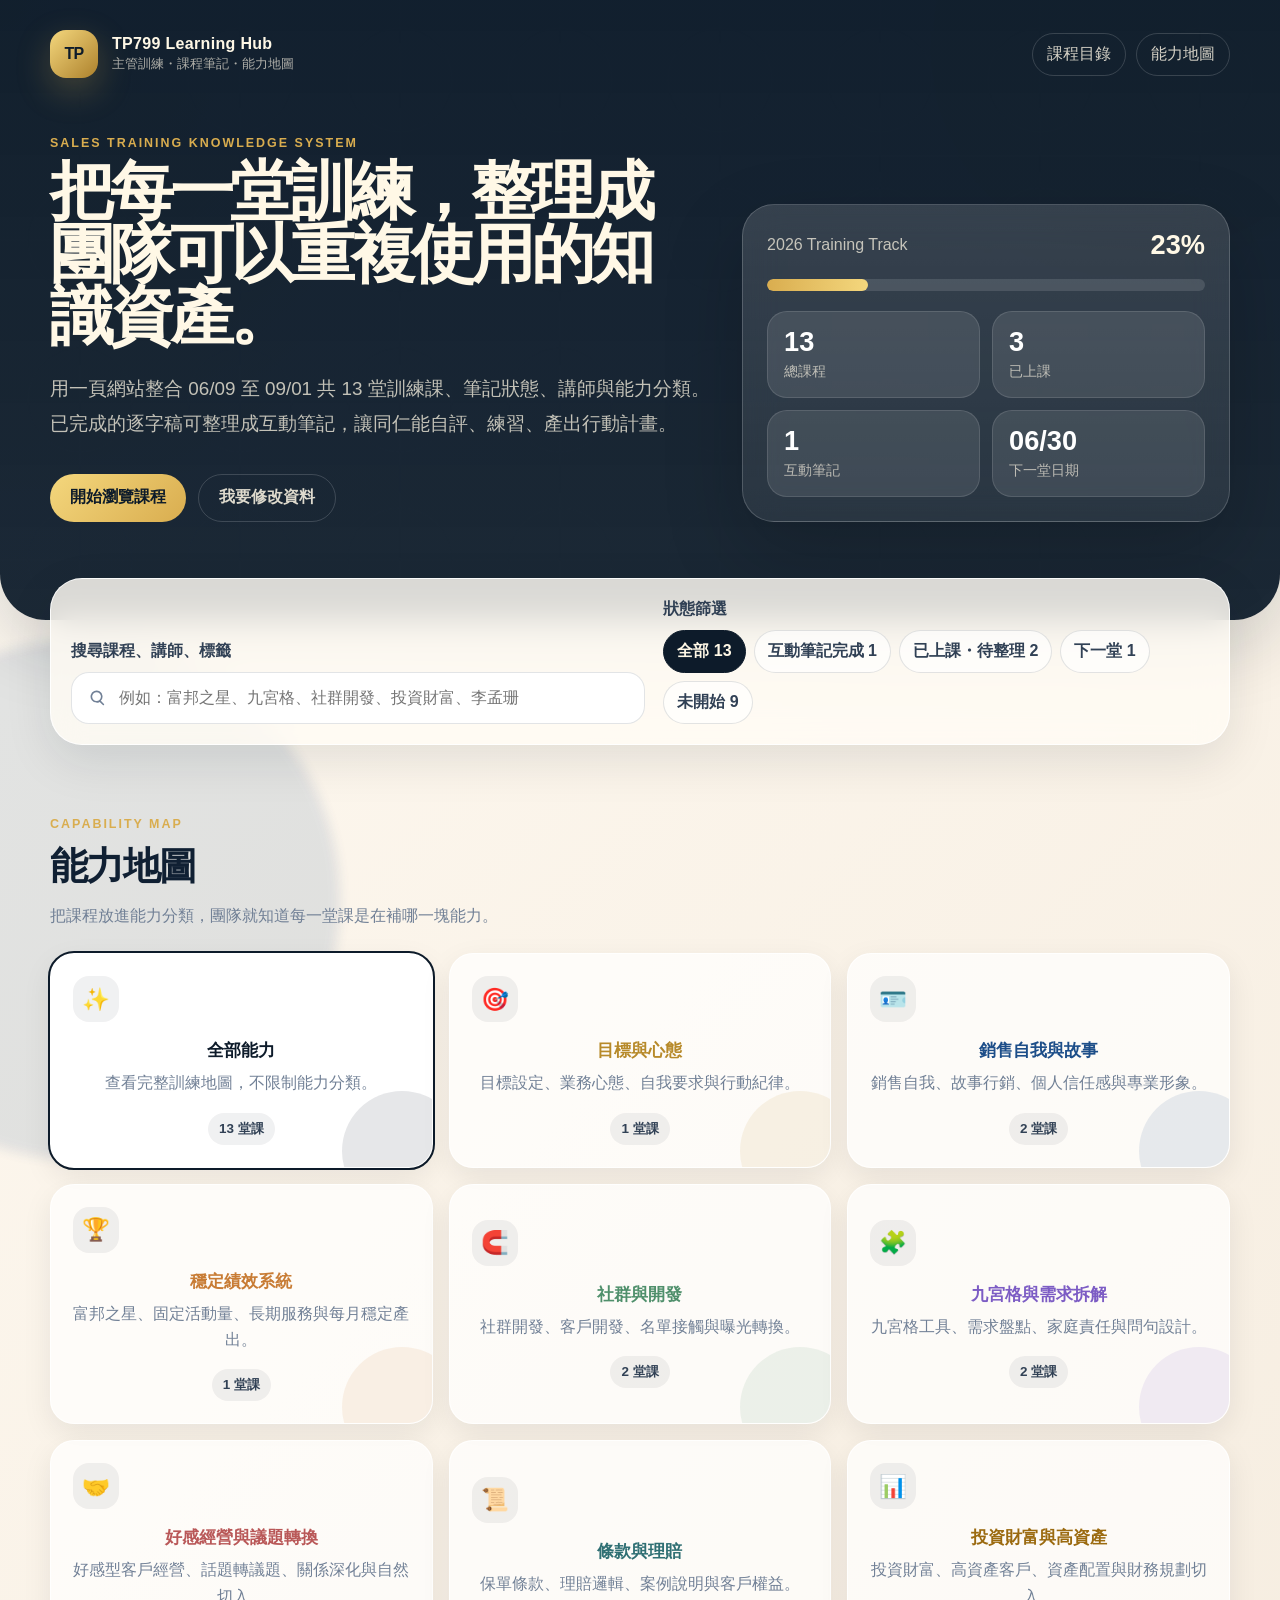
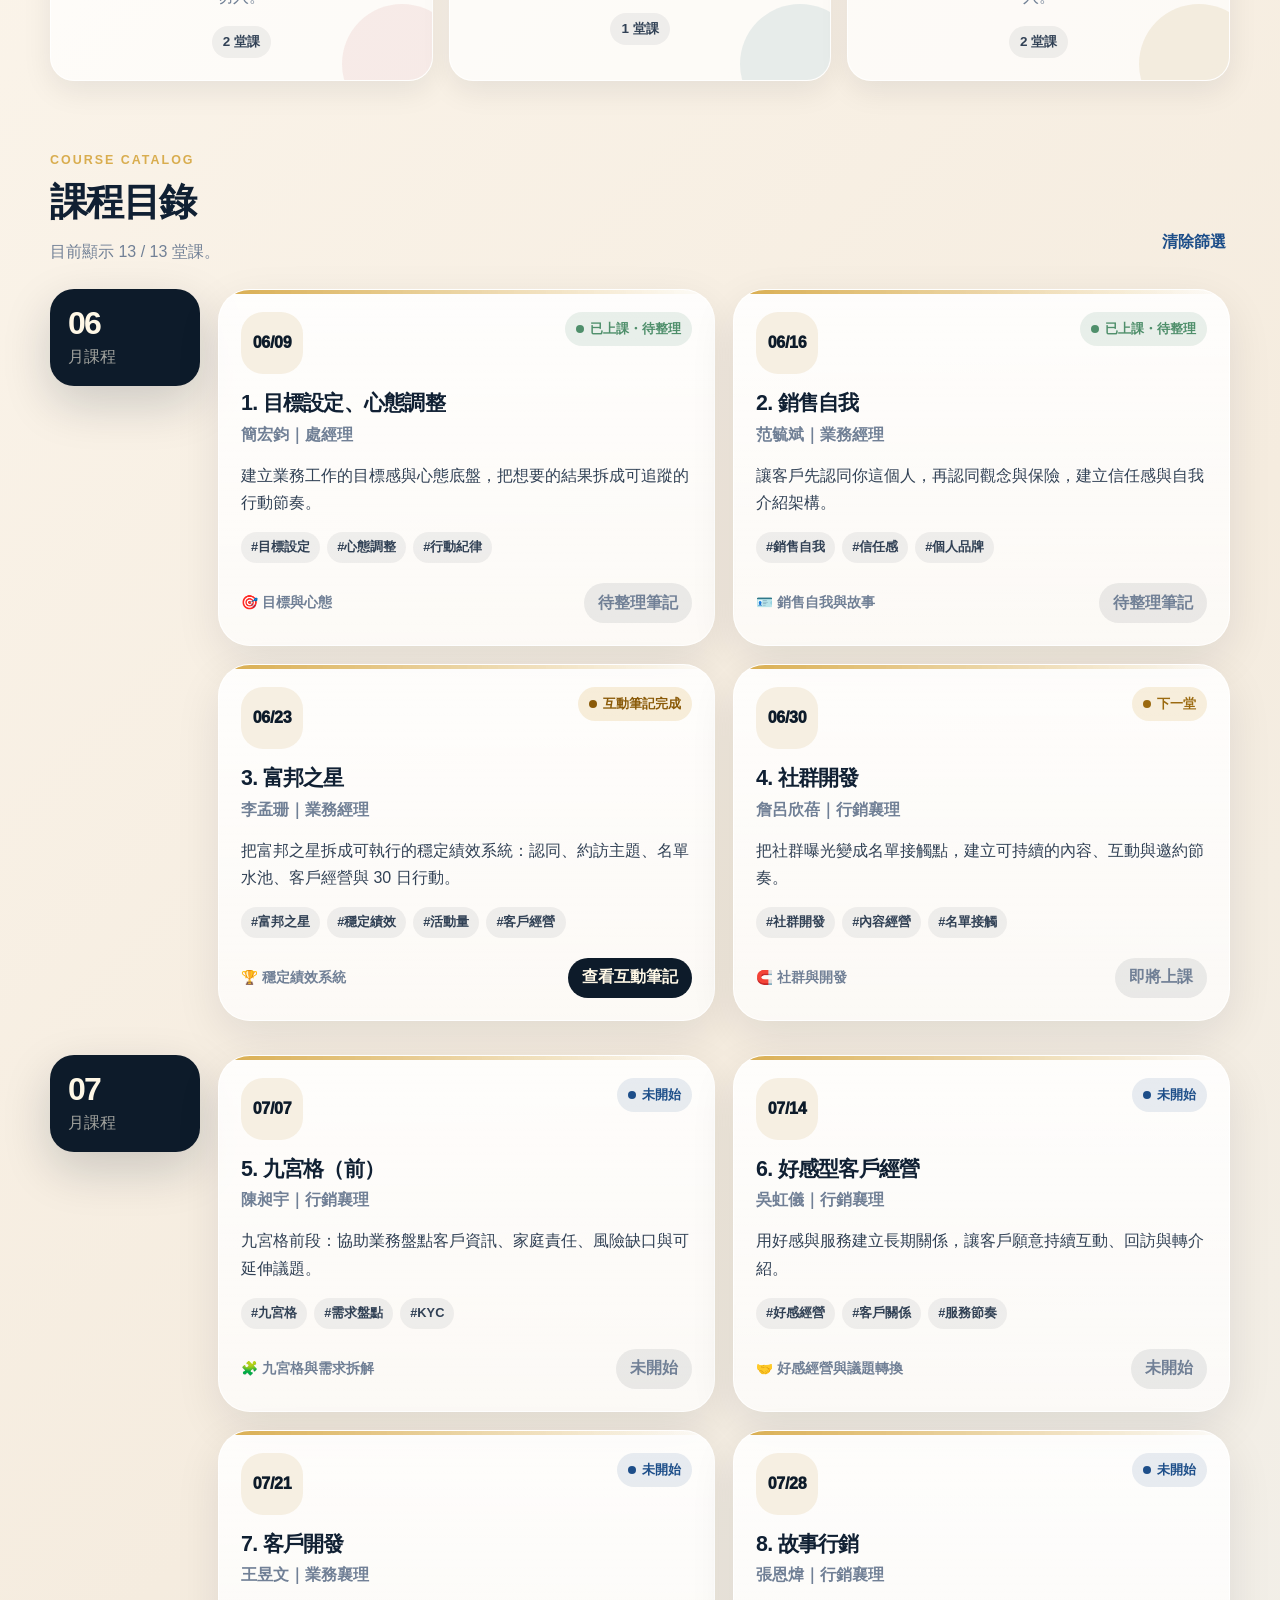
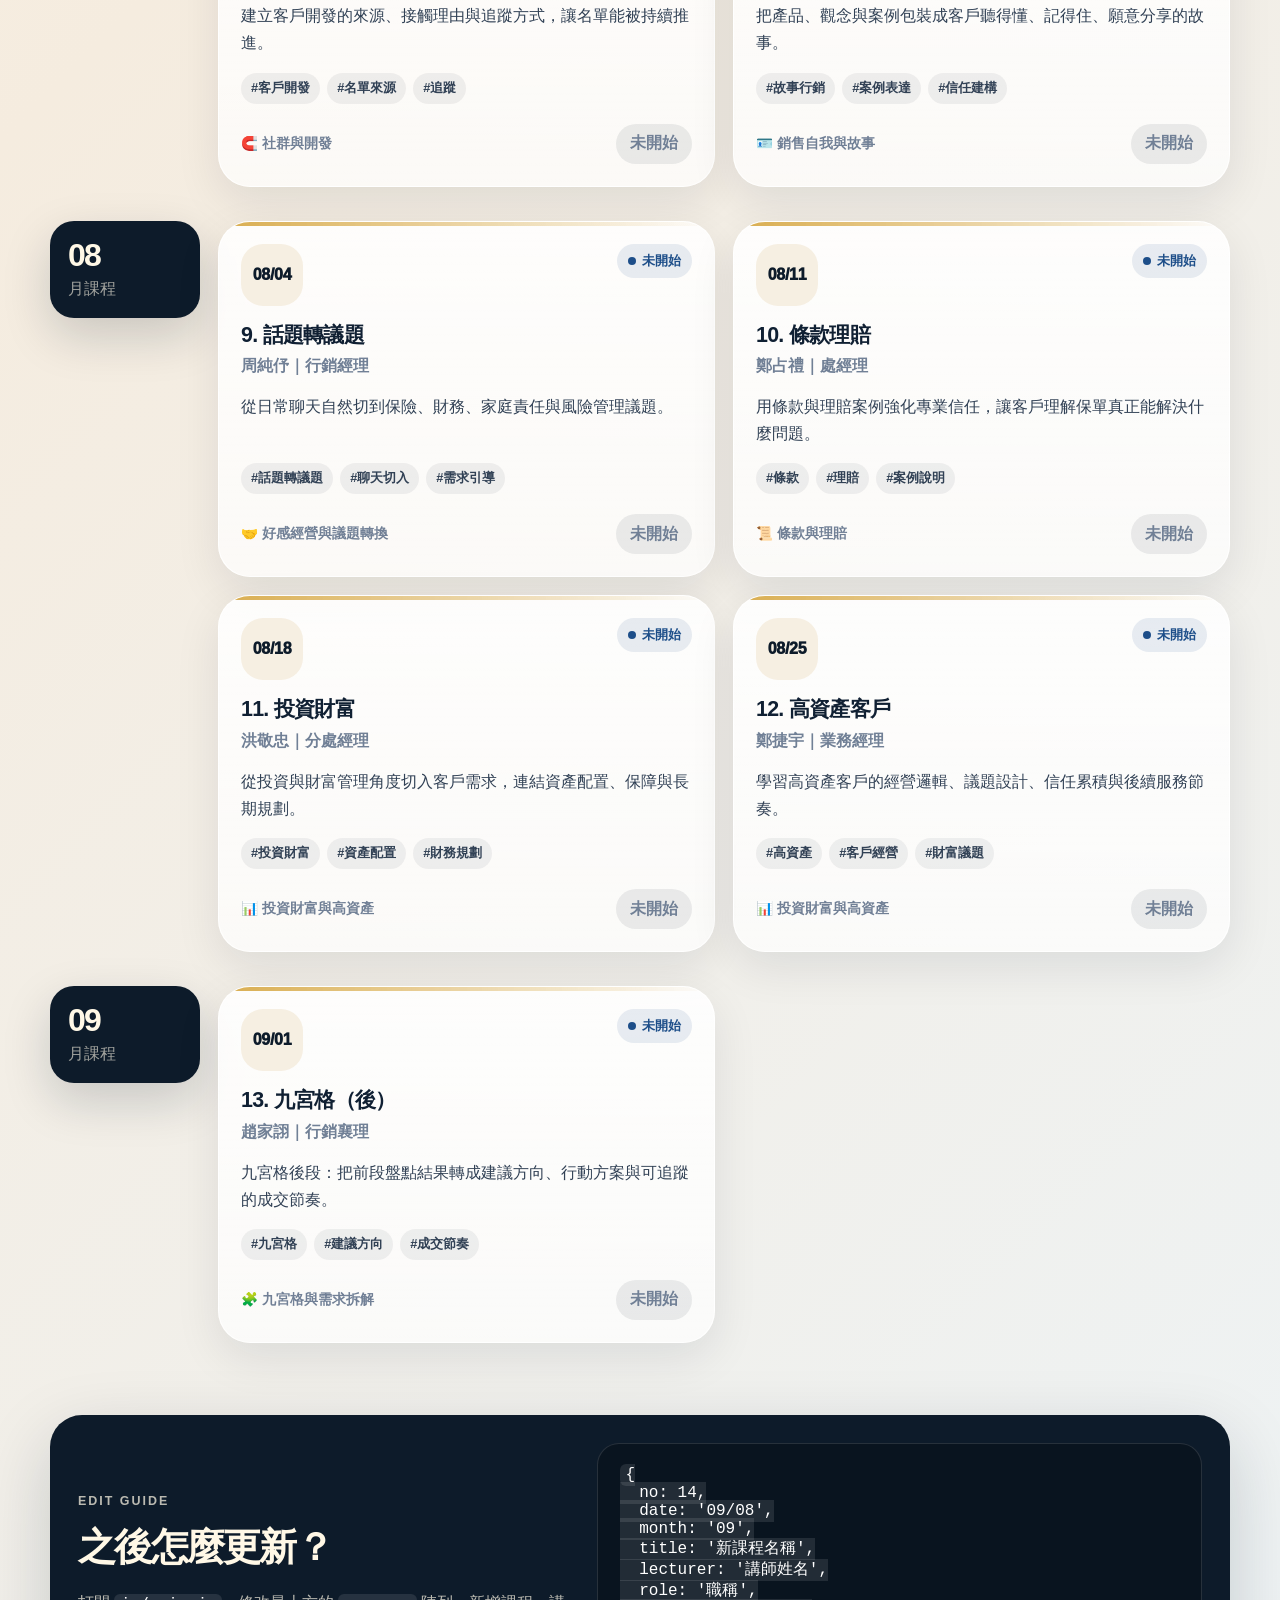
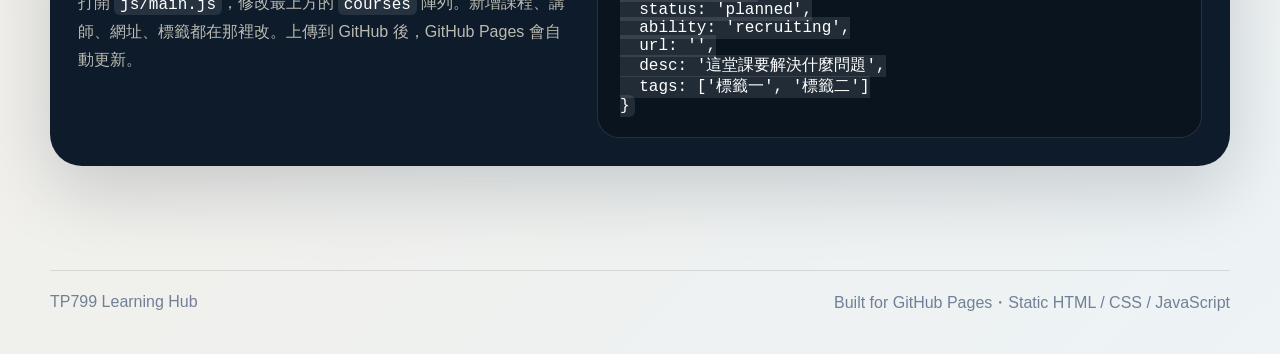
==== index.html @ 03469ae1 "Add files via upload" ====
<!doctype html>
<html lang="zh-Hant">
<head>
  <meta charset="utf-8" />
  <meta name="viewport" content="width=device-width, initial-scale=1" />
  <meta name="description" content="TP799 主管訓練知識庫：整合 06/09 至 09/01 共 13 堂課、互動筆記、能力地圖、講師資訊與學習狀態。" />
  <meta name="theme-color" content="#0d1b2a" />
  <title>TP799 Learning Hub｜訓練課程知識庫</title>
  <link rel="icon" href="assets/brand-mark.svg" type="image/svg+xml" />
  <link rel="stylesheet" href="css/style.css?v=20260623-full" />
</head>
<body>
  <div class="ambient ambient-one"></div>
  <div class="ambient ambient-two"></div>

  <header class="site-header">
    <nav class="topbar" aria-label="主選單">
      <a class="brand" href="#top" aria-label="回到首頁">
        <span class="brand-mark">TP</span>
        <span class="brand-text">
          <strong>TP799 Learning Hub</strong>
          <small>主管訓練・課程筆記・能力地圖</small>
        </span>
      </a>
      <div class="topbar-actions">
        <a class="ghost-link" href="#courses">課程目錄</a>
        <a class="ghost-link" href="#roadmap">能力地圖</a>
      </div>
    </nav>

    <section id="top" class="hero container">
      <div class="hero-copy">
        <p class="eyebrow">Sales Training Knowledge System</p>
        <h1>把每一堂訓練，整理成團隊可以重複使用的知識資產。</h1>
        <p class="hero-text">用一頁網站整合 06/09 至 09/01 共 13 堂訓練課、筆記狀態、講師與能力分類。已完成的逐字稿可整理成互動筆記，讓同仁能自評、練習、產出行動計畫。</p>
        <div class="hero-actions">
          <a class="primary-button" href="#courses">開始瀏覽課程</a>
          <a class="secondary-button" href="#edit-guide">我要修改資料</a>
        </div>
      </div>

      <aside class="hero-panel" aria-label="訓練進度總覽">
        <div class="panel-topline">
          <span>2026 Training Track</span>
          <strong id="progressPercent">0%</strong>
        </div>
        <div class="progress-shell" aria-hidden="true"><span id="progressBar"></span></div>
        <div class="metric-grid" id="metricGrid"></div>
      </aside>
    </section>
  </header>

  <main>
    <section class="container control-section" aria-label="搜尋與篩選">
      <div class="control-card">
        <div class="search-box">
          <label for="searchInput">搜尋課程、講師、標籤</label>
          <div class="search-input-wrap">
            <svg aria-hidden="true" viewBox="0 0 24 24"><path d="M10.7 18.2a7.5 7.5 0 1 1 5.3-2.2l4 4a1 1 0 0 1-1.4 1.4l-4-4a7.47 7.47 0 0 1-3.9 1.1Zm0-2a5.5 5.5 0 1 0 0-11 5.5 5.5 0 0 0 0 11Z"/></svg>
            <input id="searchInput" type="search" placeholder="例如：富邦之星、九宮格、社群開發、投資財富、李孟珊" autocomplete="off" />
          </div>
        </div>
        <div class="filter-block">
          <p>狀態篩選</p>
          <div class="chip-row" id="statusChips"></div>
        </div>
      </div>
    </section>

    <section id="roadmap" class="container section-block">
      <div class="section-heading">
        <p class="eyebrow">Capability Map</p>
        <h2>能力地圖</h2>
        <p>把課程放進能力分類，團隊就知道每一堂課是在補哪一塊能力。</p>
      </div>
      <div class="path-grid" id="pathGrid"></div>
    </section>

    <section id="courses" class="container section-block">
      <div class="section-heading split-heading">
        <div>
          <p class="eyebrow">Course Catalog</p>
          <h2>課程目錄</h2>
          <p id="resultSummary">正在整理課程...</p>
        </div>
        <button class="text-button" id="resetButton" type="button">清除篩選</button>
      </div>
      <div class="course-mount" id="courseMount"></div>
    </section>

    <section id="edit-guide" class="container section-block edit-guide">
      <div class="guide-card">
        <div>
          <p class="eyebrow">Edit Guide</p>
          <h2>之後怎麼更新？</h2>
          <p>打開 <code>js/main.js</code>，修改最上方的 <code>courses</code> 陣列。新增課程、講師、網址、標籤都在那裡改。上傳到 GitHub 後，GitHub Pages 會自動更新。</p>
        </div>
        <pre><code>{
  no: 14,
  date: '09/08',
  month: '09',
  title: '新課程名稱',
  lecturer: '講師姓名',
  role: '職稱',
  status: 'planned',
  ability: 'recruiting',
  url: '',
  desc: '這堂課要解決什麼問題',
  tags: ['標籤一', '標籤二']
}</code></pre>
      </div>
    </section>
  </main>

  <footer class="site-footer">
    <div class="container footer-inner">
      <p>TP799 Learning Hub</p>
      <p>Built for GitHub Pages・Static HTML / CSS / JavaScript</p>
    </div>
  </footer>

  <script src="js/main.js?v=20260623-full"></script>
</body>
</html>
---- css/style.css ----
:root {
  --ink: #102033;
  --ink-2: #314155;
  --muted: #718096;
  --paper: #fbf7ef;
  --paper-deep: #efe4d3;
  --navy: #0d1b2a;
  --navy-2: #152a42;
  --blue: #1d4e89;
  --gold: #d9ad4f;
  --gold-2: #f4d77d;
  --green: #4f8f6b;
  --orange: #c87c35;
  --red: #b95858;
  --line: rgba(16, 32, 51, 0.12);
  --line-light: rgba(255, 255, 255, 0.16);
  --shadow: 0 24px 70px rgba(13, 27, 42, 0.18);
  --shadow-soft: 0 16px 48px rgba(13, 27, 42, 0.10);
  --radius-xl: 32px;
  --radius-lg: 24px;
  --radius-md: 18px;
  --radius-sm: 999px;
  --font: ui-sans-serif, -apple-system, BlinkMacSystemFont, "Segoe UI", "Noto Sans TC", "Microsoft JhengHei", sans-serif;
}

* { box-sizing: border-box; }
html { scroll-behavior: smooth; }
body {
  margin: 0;
  color: var(--ink);
  font-family: var(--font);
  background:
    radial-gradient(circle at top left, rgba(244, 215, 125, 0.26), transparent 32rem),
    linear-gradient(135deg, #fffaf2 0%, #f5ecdf 52%, #edf3f6 100%);
  min-height: 100vh;
  overflow-x: hidden;
}

a { color: inherit; text-decoration: none; }
button, input { font: inherit; }
button { cursor: pointer; }
svg { width: 1.2em; height: 1.2em; fill: currentColor; }
code { font-family: ui-monospace, SFMono-Regular, Menlo, Consolas, monospace; }
.container { width: min(1180px, calc(100% - 40px)); margin-inline: auto; }
.ambient { position: fixed; border-radius: 999px; pointer-events: none; filter: blur(6px); opacity: .72; z-index: -2; }
.ambient-one { width: 440px; height: 440px; top: -180px; right: -90px; background: rgba(217, 173, 79, .28); }
.ambient-two { width: 520px; height: 520px; bottom: -260px; left: -180px; background: rgba(29, 78, 137, .16); }

.site-header {
  position: relative;
  padding: 18px 0 42px;
  background:
    linear-gradient(180deg, rgba(13, 27, 42, 0.98), rgba(13, 27, 42, 0.94)),
    url("data:image/svg+xml,%3Csvg width='160' height='160' viewBox='0 0 160 160' xmlns='http://www.w3.org/2000/svg'%3E%3Cg fill='none' stroke='%23ffffff' stroke-opacity='.07'%3E%3Cpath d='M0 80h160M80 0v160'/%3E%3Ccircle cx='80' cy='80' r='52'/%3E%3C/g%3E%3C/svg%3E");
  color: #fff8e6;
  border-bottom-left-radius: 46px;
  border-bottom-right-radius: 46px;
  box-shadow: var(--shadow);
}

.topbar {
  width: min(1180px, calc(100% - 40px));
  margin: 0 auto;
  display: flex;
  align-items: center;
  justify-content: space-between;
  gap: 20px;
  padding: 12px 0 24px;
}
.brand { display: inline-flex; align-items: center; gap: 14px; }
.brand-mark {
  display: grid;
  place-items: center;
  width: 48px;
  height: 48px;
  border-radius: 16px;
  background: linear-gradient(135deg, var(--gold-2), #ad812c);
  color: var(--navy);
  font-weight: 900;
  letter-spacing: -0.04em;
  box-shadow: 0 12px 34px rgba(217, 173, 79, .26);
}
.brand-text { display: grid; gap: 2px; }
.brand-text strong { font-size: 1rem; letter-spacing: .02em; }
.brand-text small { color: rgba(255, 248, 230, .66); }
.topbar-actions { display: flex; gap: 10px; flex-wrap: wrap; justify-content: flex-end; }
.ghost-link {
  padding: 10px 14px;
  border: 1px solid var(--line-light);
  border-radius: var(--radius-sm);
  color: rgba(255, 248, 230, .82);
  transition: .2s ease;
}
.ghost-link:hover { background: rgba(255,255,255,.08); color: #fff; }

.hero {
  display: grid;
  grid-template-columns: minmax(0, 1.15fr) minmax(320px, .85fr);
  gap: 32px;
  align-items: end;
  padding: 34px 0 56px;
}
.eyebrow {
  color: var(--gold);
  margin: 0 0 10px;
  text-transform: uppercase;
  letter-spacing: .16em;
  font-size: .78rem;
  font-weight: 800;
}
.hero h1 {
  margin: 0;
  font-size: clamp(2.4rem, 5vw, 5rem);
  line-height: .98;
  letter-spacing: -0.06em;
  max-width: 870px;
}
.hero-text {
  color: rgba(255, 248, 230, .74);
  font-size: clamp(1rem, 2vw, 1.18rem);
  line-height: 1.85;
  max-width: 720px;
  margin: 24px 0 0;
}
.hero-actions { display: flex; gap: 12px; flex-wrap: wrap; margin-top: 32px; }
.primary-button, .secondary-button {
  display: inline-flex;
  align-items: center;
  justify-content: center;
  min-height: 48px;
  padding: 0 20px;
  border-radius: var(--radius-sm);
  font-weight: 800;
  transition: .2s ease;
}
.primary-button { background: linear-gradient(135deg, var(--gold-2), var(--gold)); color: var(--navy); }
.primary-button:hover { transform: translateY(-2px); box-shadow: 0 18px 34px rgba(217, 173, 79, .22); }
.secondary-button { border: 1px solid var(--line-light); color: rgba(255, 248, 230, .86); }
.secondary-button:hover { background: rgba(255,255,255,.08); color: #fff; }

.hero-panel {
  padding: 24px;
  border-radius: var(--radius-xl);
  background: linear-gradient(180deg, rgba(255,255,255,.14), rgba(255,255,255,.07));
  border: 1px solid rgba(255,255,255,.18);
  box-shadow: 0 30px 80px rgba(0,0,0,.18);
  backdrop-filter: blur(18px);
}
.panel-topline { display: flex; align-items: center; justify-content: space-between; gap: 16px; color: rgba(255,248,230,.72); }
.panel-topline strong { color: #fff8e6; font-size: 1.7rem; }
.progress-shell { height: 12px; background: rgba(255,255,255,.12); border-radius: 999px; overflow: hidden; margin: 18px 0 20px; }
.progress-shell span { display: block; height: 100%; width: 0%; border-radius: inherit; background: linear-gradient(90deg, var(--gold), var(--gold-2)); transition: width .5s ease; }
.metric-grid { display: grid; grid-template-columns: repeat(2, minmax(0,1fr)); gap: 12px; }
.metric {
  padding: 16px;
  border-radius: 20px;
  background: rgba(255,255,255,.10);
  border: 1px solid rgba(255,255,255,.12);
}
.metric b { display: block; color: #fff; font-size: 1.7rem; line-height: 1; }
.metric span { display: block; color: rgba(255,248,230,.66); margin-top: 8px; font-size: .86rem; }

.control-section { margin-top: -42px; position: sticky; top: 14px; z-index: 10; }
.control-card {
  display: grid;
  grid-template-columns: minmax(280px, 1fr) minmax(280px, .95fr);
  gap: 18px;
  align-items: end;
  padding: 20px;
  border-radius: var(--radius-xl);
  background: rgba(255, 252, 245, .84);
  border: 1px solid rgba(255,255,255,.86);
  box-shadow: var(--shadow-soft);
  backdrop-filter: blur(16px);
}
.search-box label, .filter-block p {
  display: block;
  margin: 0 0 10px;
  color: var(--ink-2);
  font-weight: 800;
}
.search-input-wrap {
  display: flex;
  align-items: center;
  gap: 10px;
  height: 52px;
  padding: 0 16px;
  border: 1px solid var(--line);
  border-radius: 18px;
  background: #fff;
}
.search-input-wrap svg { color: var(--muted); flex: 0 0 auto; }
.search-input-wrap input {
  border: 0;
  outline: 0;
  width: 100%;
  min-width: 0;
  color: var(--ink);
  background: transparent;
}
.chip-row { display: flex; gap: 8px; flex-wrap: wrap; }
.chip {
  border: 1px solid var(--line);
  background: rgba(255,255,255,.64);
  color: var(--ink-2);
  border-radius: var(--radius-sm);
  padding: 10px 13px;
  font-weight: 800;
  transition: .18s ease;
}
.chip:hover { transform: translateY(-1px); background: #fff; }
.chip.is-active { background: var(--navy); color: #fff8e6; border-color: var(--navy); }

.section-block { padding: 72px 0 0; }
.section-heading { margin-bottom: 24px; }
.section-heading h2 { margin: 0; font-size: clamp(1.8rem, 3vw, 3rem); letter-spacing: -0.045em; }
.section-heading p:not(.eyebrow) { color: var(--muted); margin: 10px 0 0; line-height: 1.7; }
.split-heading { display: flex; align-items: end; justify-content: space-between; gap: 20px; }
.text-button { border: 0; background: transparent; color: var(--blue); font-weight: 900; padding: 12px 4px; }

.path-grid {
  display: grid;
  grid-template-columns: repeat(3, minmax(0, 1fr));
  gap: 16px;
}
.path-card {
  position: relative;
  padding: 22px;
  border-radius: var(--radius-lg);
  background: rgba(255,255,255,.70);
  border: 1px solid rgba(255,255,255,.82);
  box-shadow: 0 10px 30px rgba(13, 27, 42, .08);
  transition: .2s ease;
  overflow: hidden;
}
.path-card::after {
  content: "";
  position: absolute;
  inset: auto -30px -44px auto;
  width: 120px;
  height: 120px;
  border-radius: 999px;
  background: currentColor;
  opacity: .10;
}
.path-card:hover { transform: translateY(-3px); box-shadow: var(--shadow-soft); }
.path-card.is-active { outline: 2px solid var(--navy); background: #fff; }
.path-icon {
  display: grid;
  place-items: center;
  width: 46px;
  height: 46px;
  border-radius: 16px;
  background: rgba(13,27,42,.06);
  font-size: 1.4rem;
  margin-bottom: 16px;
}
.path-card h3 { margin: 0; font-size: 1.08rem; }
.path-card p { color: var(--muted); line-height: 1.65; margin: 8px 0 16px; }
.path-meta { display: inline-flex; padding: 7px 11px; border-radius: 999px; background: rgba(13,27,42,.06); color: var(--ink-2); font-size: .84rem; font-weight: 900; }

.course-mount { display: grid; gap: 34px; }
.month-section {
  display: grid;
  grid-template-columns: 150px minmax(0, 1fr);
  gap: 18px;
}
.month-label {
  position: sticky;
  top: 150px;
  align-self: start;
  padding: 18px;
  border-radius: var(--radius-lg);
  background: var(--navy);
  color: #fff8e6;
  box-shadow: 0 18px 48px rgba(13, 27, 42, .18);
}
.month-label strong { display: block; font-size: 2rem; line-height: 1; letter-spacing: -.06em; }
.month-label span { display: block; color: rgba(255,248,230,.62); margin-top: 8px; }
.course-grid { display: grid; grid-template-columns: repeat(2, minmax(0, 1fr)); gap: 18px; }
.course-card {
  position: relative;
  min-height: 100%;
  border-radius: var(--radius-xl);
  padding: 22px;
  background:
    linear-gradient(180deg, rgba(255,255,255,.88), rgba(255,255,255,.70));
  border: 1px solid rgba(255,255,255,.88);
  box-shadow: 0 15px 46px rgba(13, 27, 42, .09);
  display: flex;
  flex-direction: column;
  gap: 16px;
  transition: .2s ease;
  overflow: hidden;
}
.course-card::before {
  content: "";
  position: absolute;
  inset: 0 0 auto 0;
  height: 4px;
  background: linear-gradient(90deg, var(--gold), transparent);
}
.course-card:hover { transform: translateY(-3px); box-shadow: var(--shadow-soft); }
.course-topline { display: flex; align-items: flex-start; justify-content: space-between; gap: 14px; }
.date-pill {
  display: inline-grid;
  place-items: center;
  min-width: 62px;
  height: 62px;
  padding: 0 10px;
  border-radius: 22px;
  background: #f6efe2;
  color: var(--navy);
  font-weight: 950;
  letter-spacing: -.02em;
}
.status-badge {
  display: inline-flex;
  align-items: center;
  gap: 6px;
  border-radius: 999px;
  padding: 8px 11px;
  font-size: .82rem;
  font-weight: 950;
  white-space: nowrap;
}
.status-badge::before { content: ""; width: 8px; height: 8px; border-radius: 50%; background: currentColor; }
.status-ready { background: rgba(217, 173, 79, .20); color: #8a5a08; }
.status-done { background: rgba(79, 143, 107, .12); color: var(--green); }
.status-next { background: rgba(217, 173, 79, .18); color: #9b6a10; }
.status-planned { background: rgba(29, 78, 137, .10); color: var(--blue); }
.course-title { margin: 0; font-size: 1.34rem; line-height: 1.28; letter-spacing: -.035em; }
.course-speaker { margin: 7px 0 0; color: var(--muted); font-weight: 700; }
.course-desc { color: var(--ink-2); line-height: 1.7; margin: 0; }
.tag-row { display: flex; gap: 7px; flex-wrap: wrap; margin-top: auto; }
.tag { display: inline-flex; border-radius: 999px; background: rgba(13, 27, 42, .06); color: var(--ink-2); padding: 7px 10px; font-size: .8rem; font-weight: 850; }
.course-footer { display: flex; align-items: center; justify-content: space-between; gap: 12px; padding-top: 4px; }
.ability-label { color: var(--muted); font-size: .86rem; font-weight: 850; }
.course-link {
  display: inline-flex;
  align-items: center;
  justify-content: center;
  min-height: 40px;
  padding: 0 14px;
  border-radius: 999px;
  background: var(--navy);
  color: #fff8e6;
  font-weight: 900;
  white-space: nowrap;
}
.course-link.is-disabled { background: rgba(13,27,42,.08); color: var(--muted); pointer-events: none; }
.empty-state {
  padding: 46px;
  text-align: center;
  border-radius: var(--radius-xl);
  background: rgba(255,255,255,.72);
  border: 1px solid rgba(255,255,255,.84);
  color: var(--muted);
}
.empty-state strong { display: block; color: var(--ink); font-size: 1.4rem; margin-bottom: 8px; }

.edit-guide { padding-bottom: 78px; }
.guide-card {
  display: grid;
  grid-template-columns: minmax(0, .9fr) minmax(320px, 1.1fr);
  gap: 24px;
  align-items: center;
  padding: 28px;
  border-radius: var(--radius-xl);
  background: var(--navy);
  color: #fff8e6;
  box-shadow: var(--shadow);
}
.guide-card h2 { margin: 0; font-size: clamp(1.7rem, 3vw, 2.6rem); letter-spacing: -.045em; }
.guide-card p { color: rgba(255,248,230,.72); line-height: 1.75; }
.guide-card code { color: #fff; background: rgba(255,255,255,.10); border-radius: 6px; padding: .12em .35em; }
.guide-card pre {
  margin: 0;
  white-space: pre-wrap;
  overflow: auto;
  padding: 22px;
  border-radius: 22px;
  background: rgba(0,0,0,.24);
  border: 1px solid rgba(255,255,255,.12);
  color: rgba(255,248,230,.86);
}

.site-footer { padding: 26px 0 40px; color: var(--muted); }
.footer-inner { display: flex; justify-content: space-between; gap: 20px; flex-wrap: wrap; border-top: 1px solid var(--line); padding-top: 22px; }
.footer-inner p { margin: 0; }

@media (max-width: 960px) {
  .hero { grid-template-columns: 1fr; }
  .control-section { position: static; margin-top: -36px; }
  .control-card { grid-template-columns: 1fr; }
  .path-grid { grid-template-columns: repeat(2, minmax(0, 1fr)); }
  .month-section { grid-template-columns: 1fr; }
  .month-label { position: static; display: flex; align-items: center; justify-content: space-between; }
  .course-grid { grid-template-columns: 1fr; }
  .guide-card { grid-template-columns: 1fr; }
}

@media (max-width: 640px) {
  .container, .topbar { width: min(100% - 24px, 1180px); }
  .site-header { border-bottom-left-radius: 30px; border-bottom-right-radius: 30px; }
  .topbar { align-items: flex-start; }
  .brand-text small { display: none; }
  .topbar-actions { display: none; }
  .hero { padding-top: 20px; }
  .hero h1 { font-size: 2.5rem; }
  .hero-actions a { width: 100%; }
  .metric-grid, .path-grid { grid-template-columns: 1fr; }
  .control-card, .hero-panel, .course-card, .guide-card { border-radius: 24px; }
  .split-heading { align-items: flex-start; flex-direction: column; }
  .course-topline { align-items: flex-start; }
  .course-footer { align-items: stretch; flex-direction: column; }
  .course-link { width: 100%; }
}
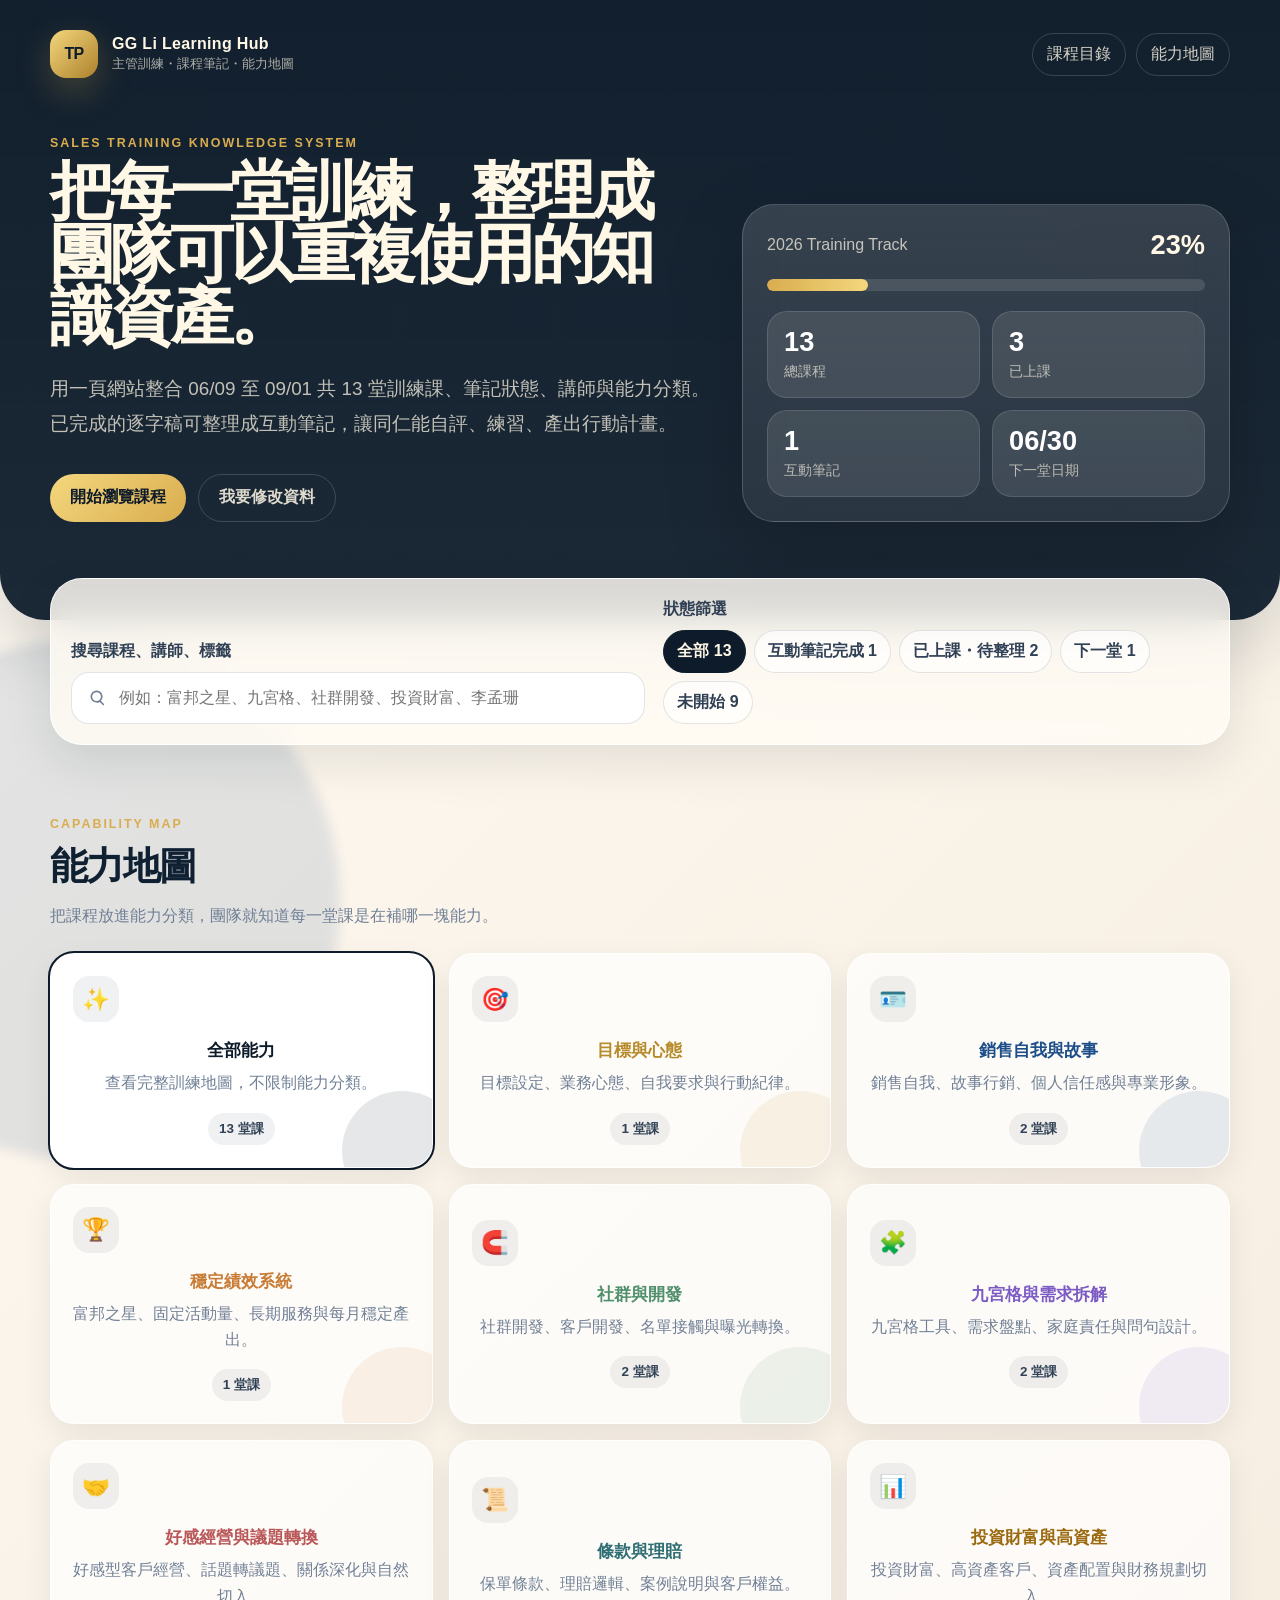
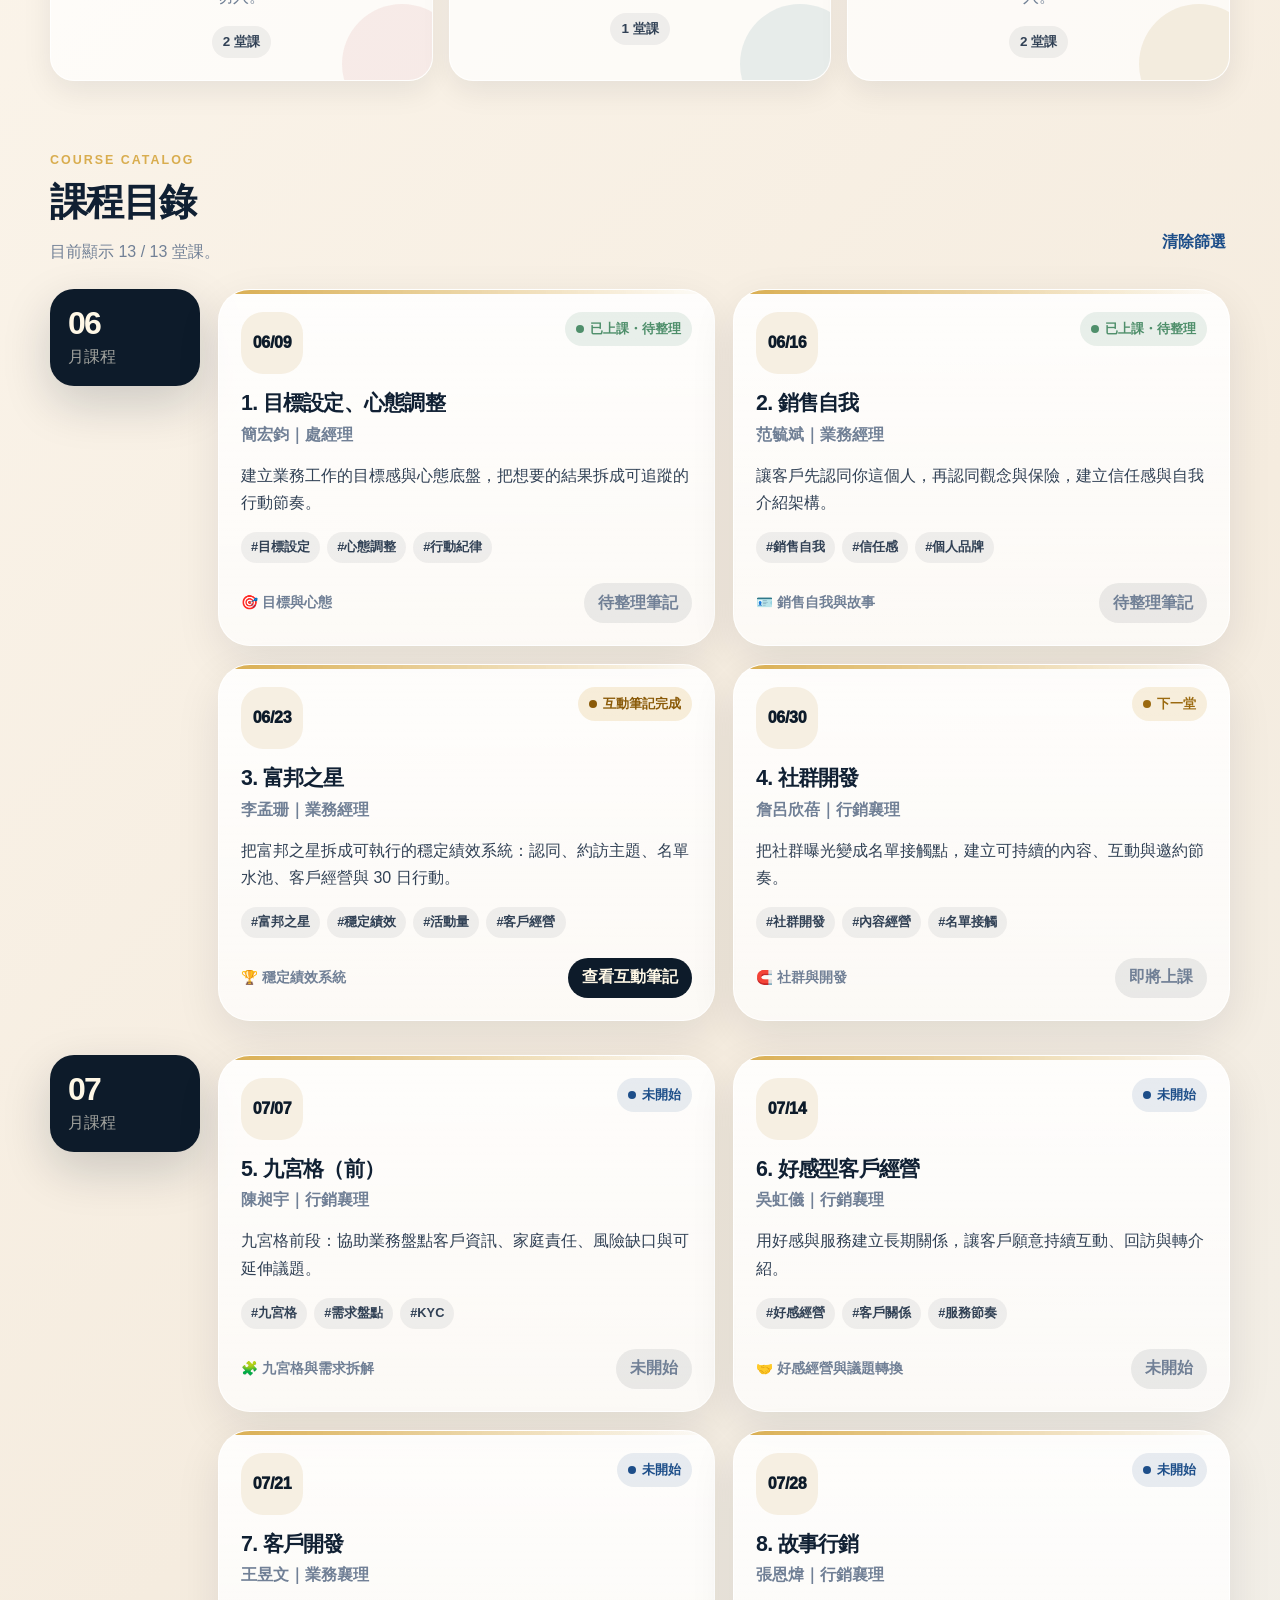
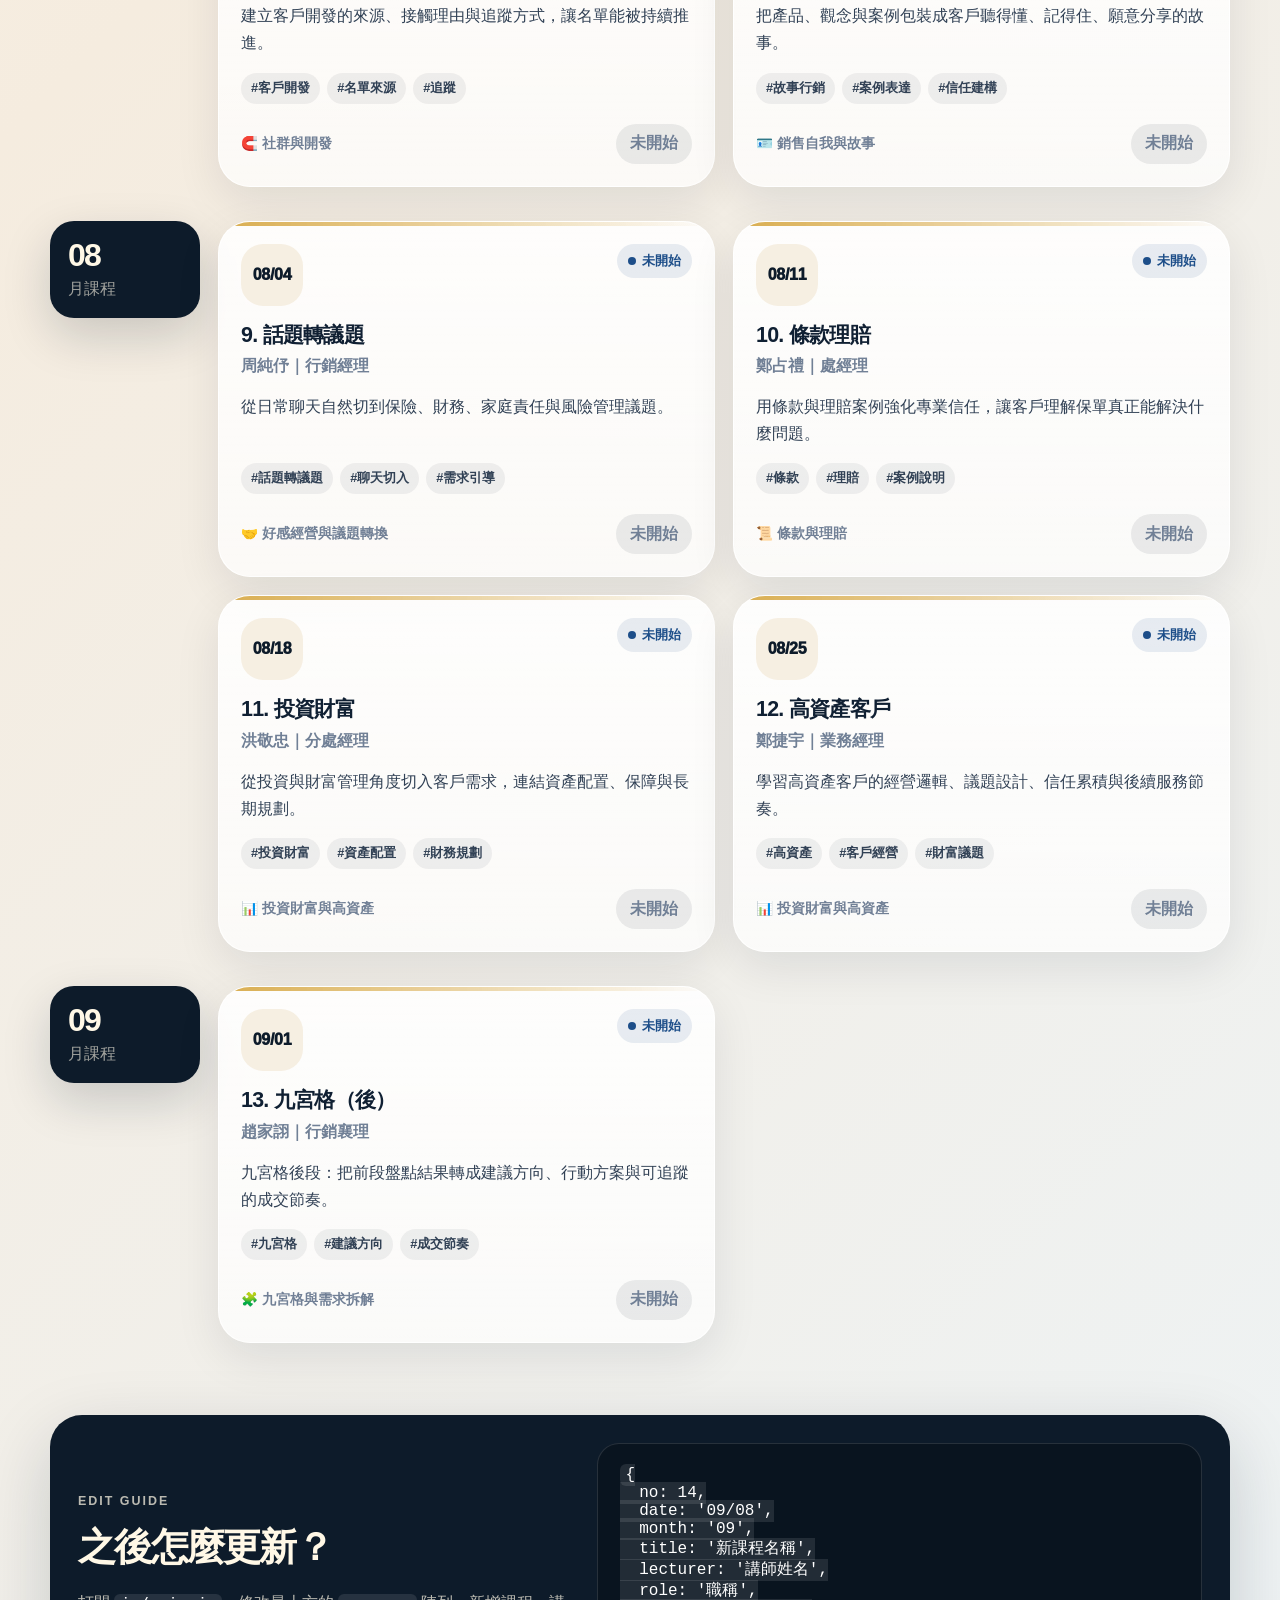
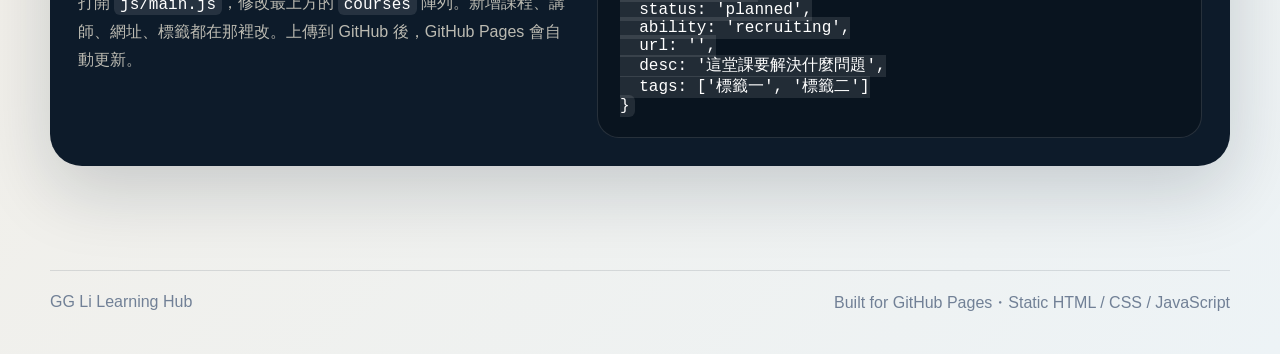
==== commit 2b99dd33: "Update index.html" ====
--- a/index.html
+++ b/index.html
@@ -3,9 +3,9 @@
 <head>
   <meta charset="utf-8" />
   <meta name="viewport" content="width=device-width, initial-scale=1" />
-  <meta name="description" content="TP799 主管訓練知識庫：整合 06/09 至 09/01 共 13 堂課、互動筆記、能力地圖、講師資訊與學習狀態。" />
+  <meta name="description" content=" GG Li 主管訓練知識庫：整合 06/09 至 09/01 共 13 堂課、互動筆記、能力地圖、講師資訊與學習狀態。" />
   <meta name="theme-color" content="#0d1b2a" />
-  <title>TP799 Learning Hub｜訓練課程知識庫</title>
+  <title> GG Li Learning Hub｜訓練課程知識庫</title>
   <link rel="icon" href="assets/brand-mark.svg" type="image/svg+xml" />
   <link rel="stylesheet" href="css/style.css?v=20260623-full" />
 </head>
@@ -18,7 +18,7 @@
       <a class="brand" href="#top" aria-label="回到首頁">
         <span class="brand-mark">TP</span>
         <span class="brand-text">
-          <strong>TP799 Learning Hub</strong>
+          <strong> GG Li Learning Hub</strong>
           <small>主管訓練・課程筆記・能力地圖</small>
         </span>
       </a>
@@ -114,7 +114,7 @@
 
   <footer class="site-footer">
     <div class="container footer-inner">
-      <p>TP799 Learning Hub</p>
+      <p> GG Li Learning Hub</p>
       <p>Built for GitHub Pages・Static HTML / CSS / JavaScript</p>
     </div>
   </footer>
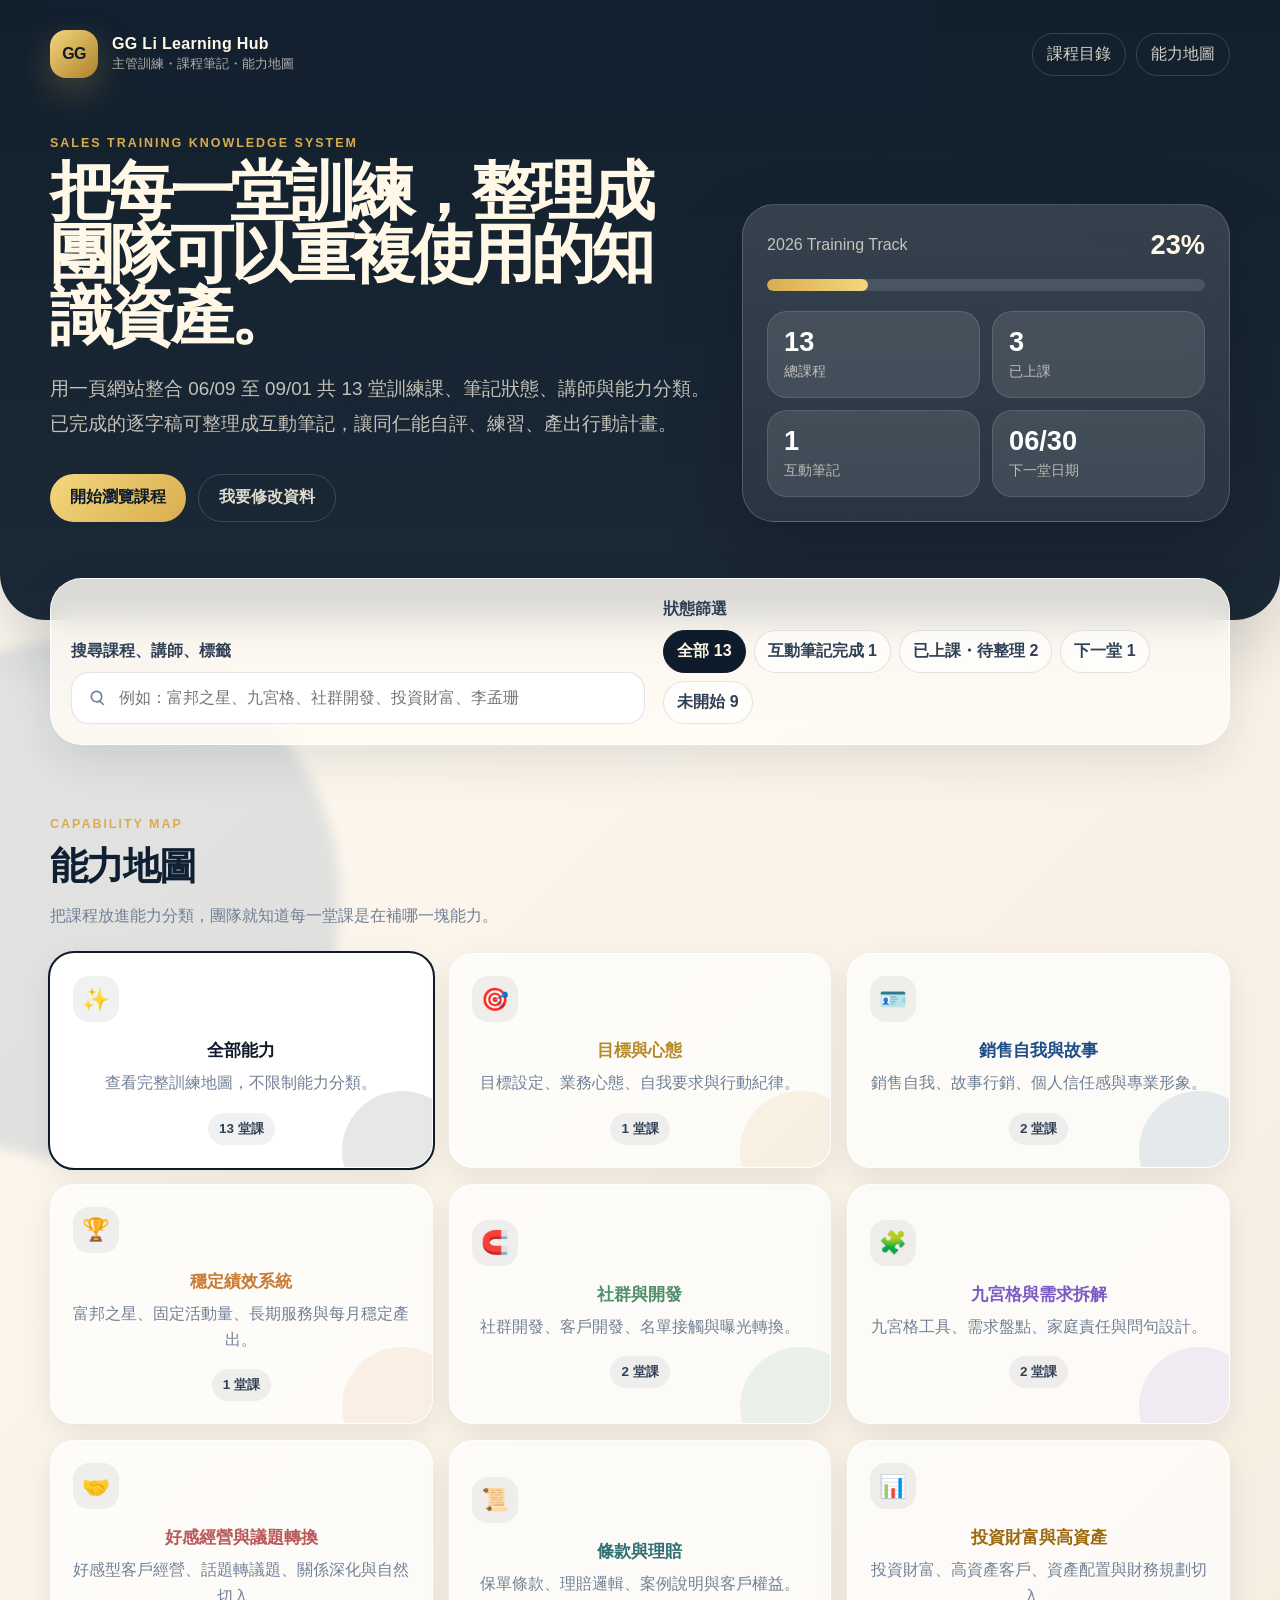
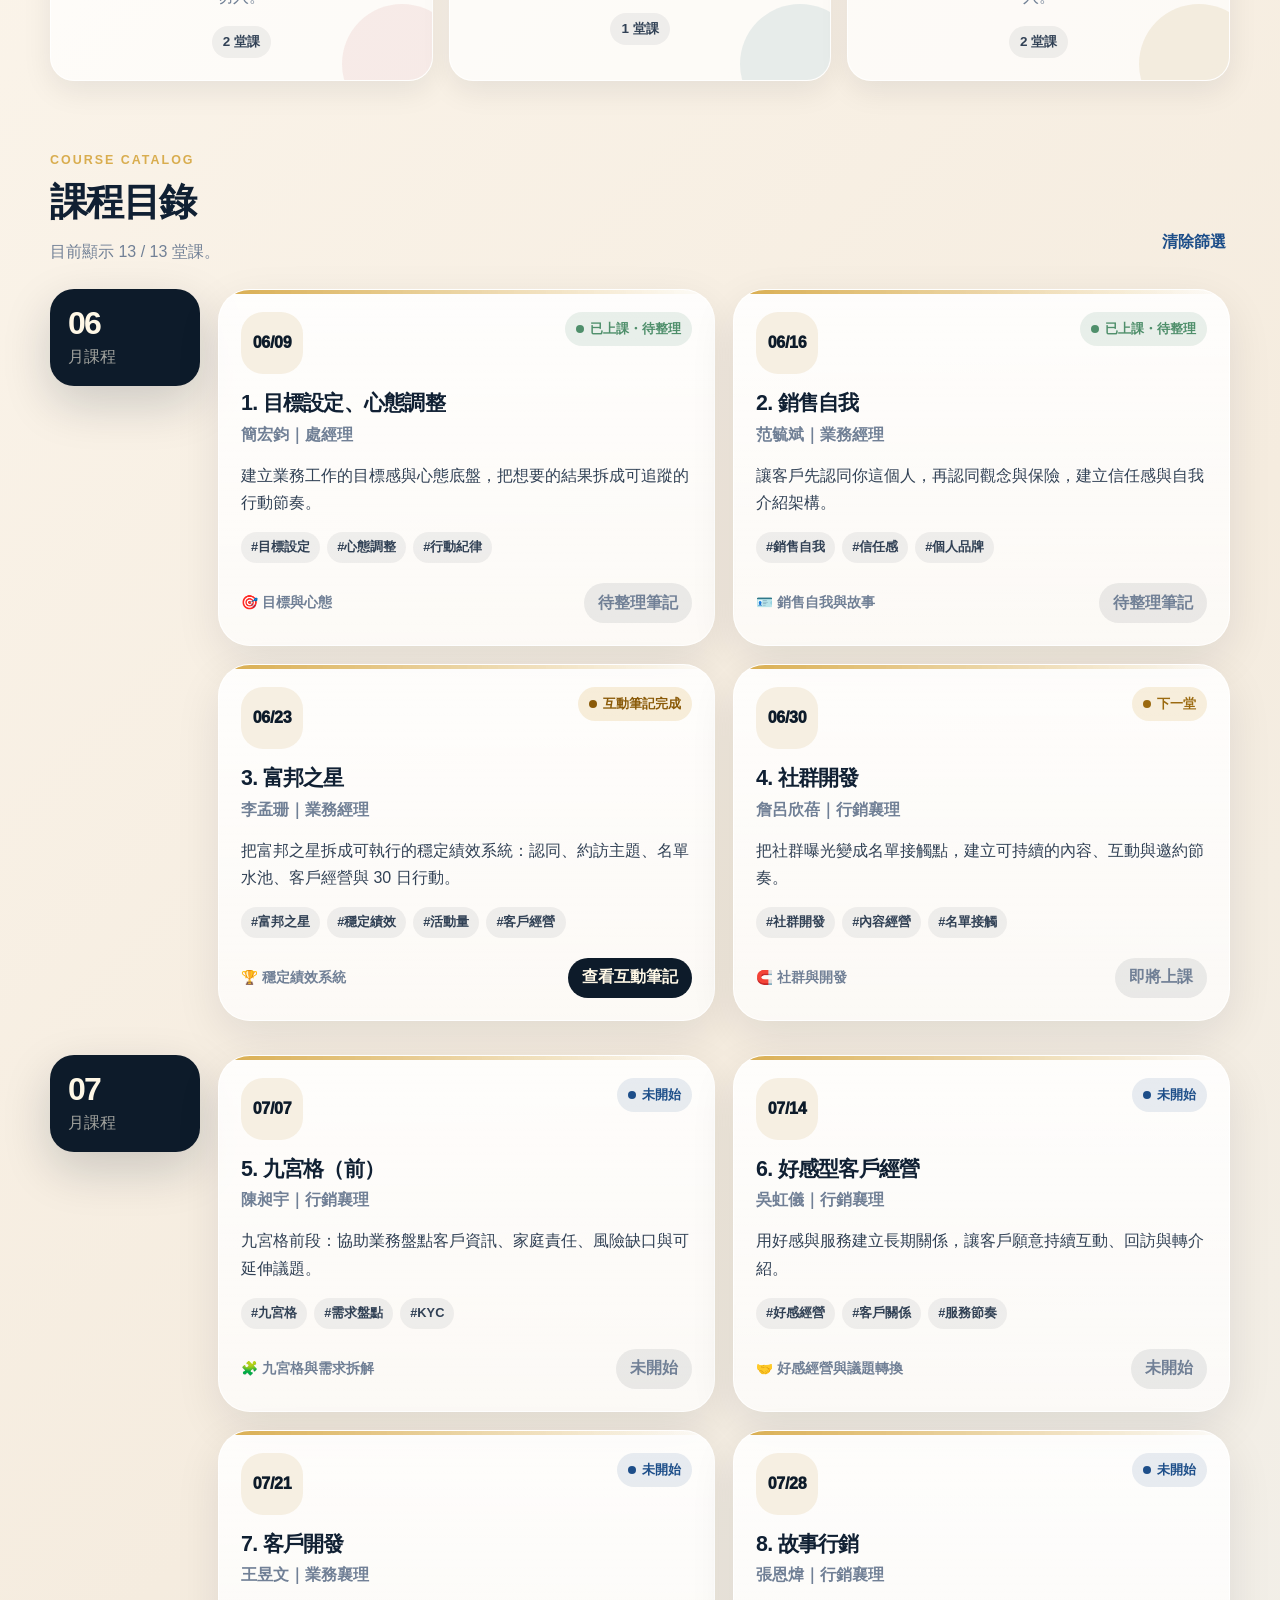
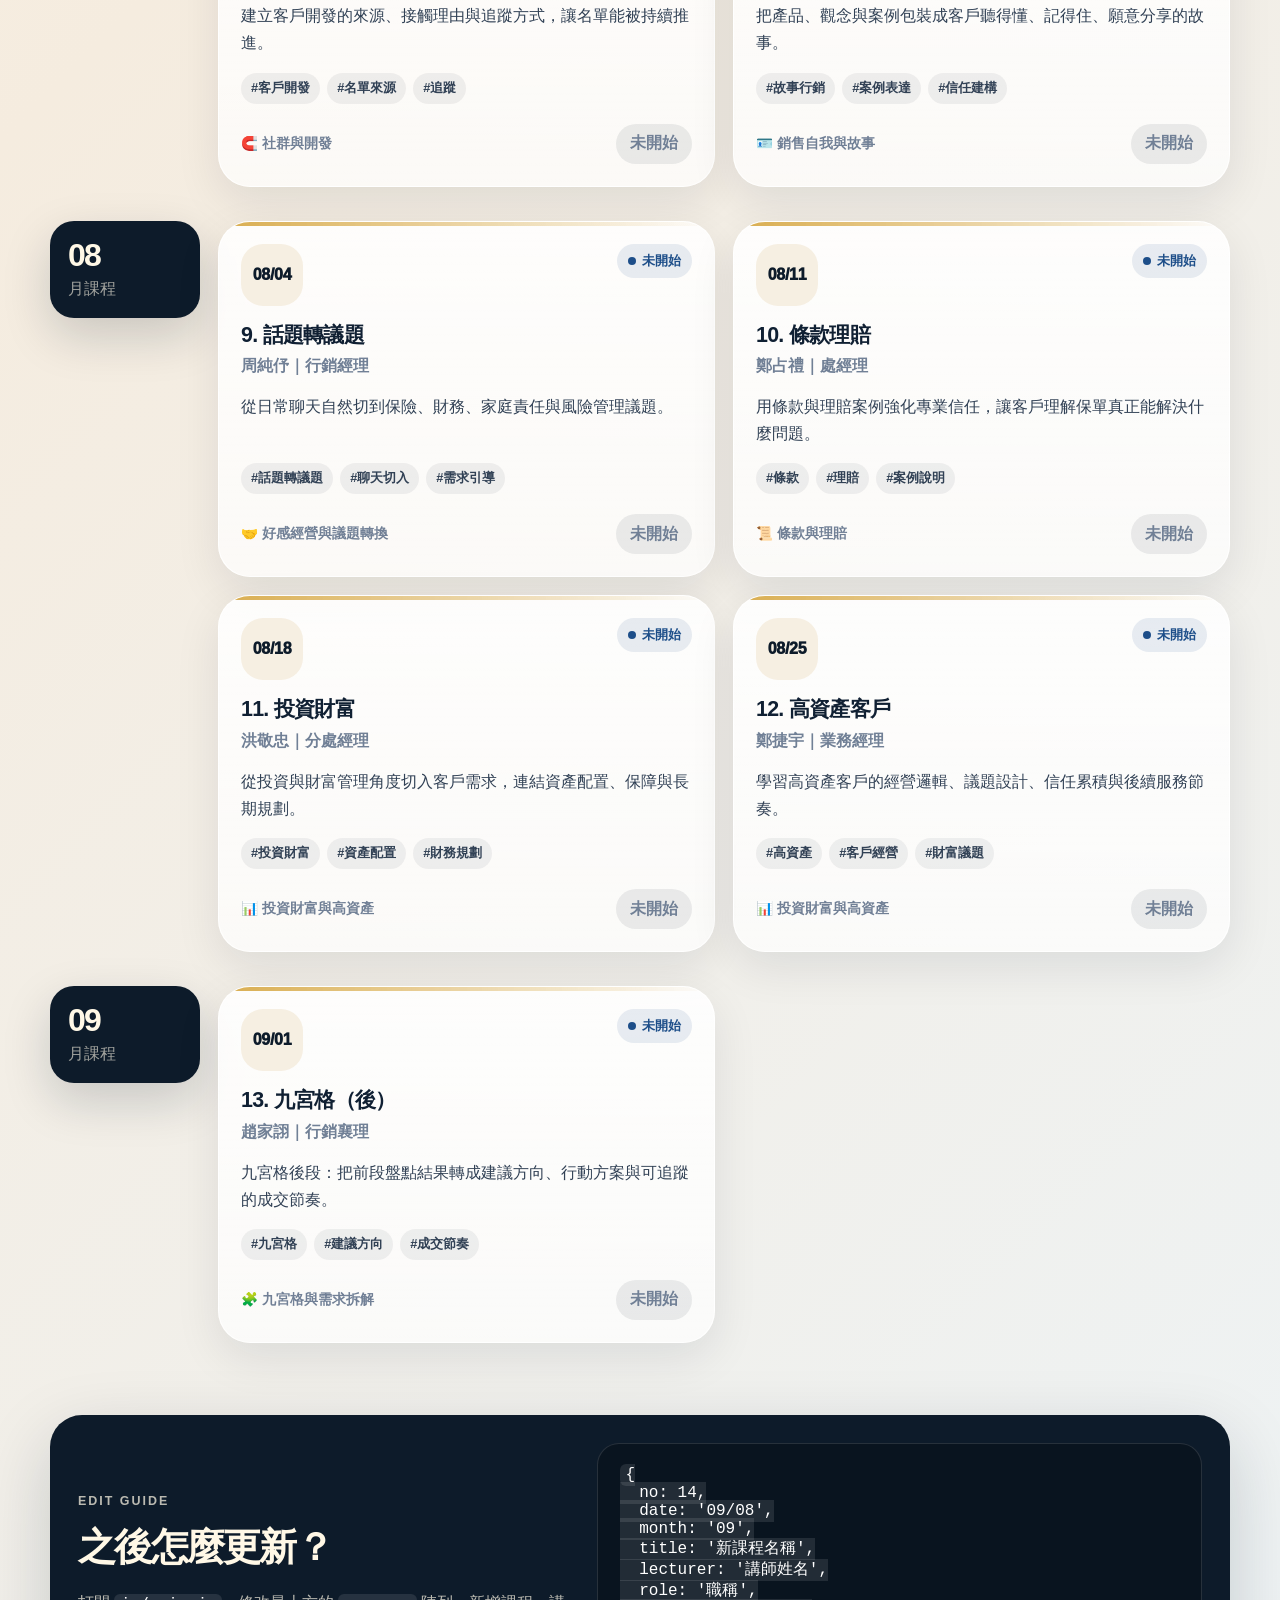
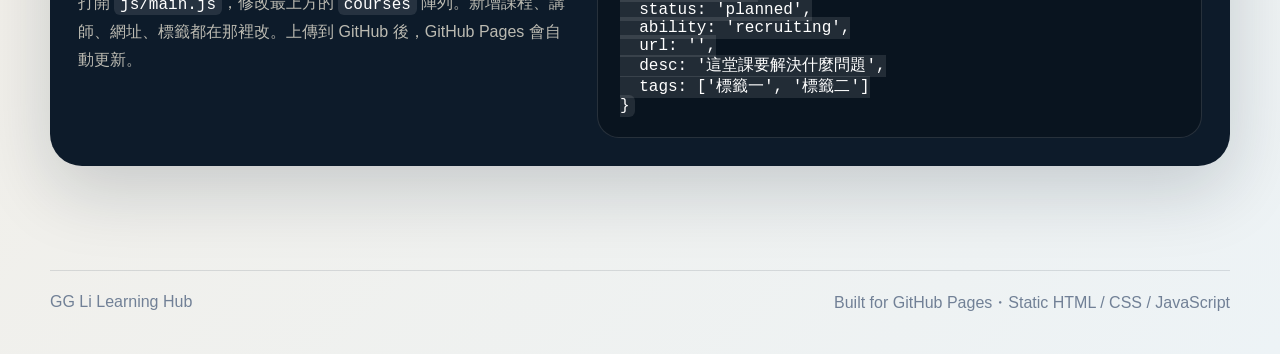
==== commit 14c7bac7: "Add files via upload" ====
--- a/index.html
+++ b/index.html
@@ -3,9 +3,9 @@
 <head>
   <meta charset="utf-8" />
   <meta name="viewport" content="width=device-width, initial-scale=1" />
-  <meta name="description" content=" GG Li 主管訓練知識庫：整合 06/09 至 09/01 共 13 堂課、互動筆記、能力地圖、講師資訊與學習狀態。" />
+  <meta name="description" content="GG Li 主管訓練知識庫：整合 06/09 至 09/01 共 13 堂課、互動筆記、能力地圖、講師資訊與學習狀態。" />
   <meta name="theme-color" content="#0d1b2a" />
-  <title> GG Li Learning Hub｜訓練課程知識庫</title>
+  <title>GG Li Learning Hub｜訓練課程知識庫</title>
   <link rel="icon" href="assets/brand-mark.svg" type="image/svg+xml" />
   <link rel="stylesheet" href="css/style.css?v=20260623-full" />
 </head>
@@ -16,9 +16,9 @@
   <header class="site-header">
     <nav class="topbar" aria-label="主選單">
       <a class="brand" href="#top" aria-label="回到首頁">
-        <span class="brand-mark">TP</span>
+        <span class="brand-mark">GG</span>
         <span class="brand-text">
-          <strong> GG Li Learning Hub</strong>
+          <strong>GG Li Learning Hub</strong>
           <small>主管訓練・課程筆記・能力地圖</small>
         </span>
       </a>
@@ -114,7 +114,7 @@
 
   <footer class="site-footer">
     <div class="container footer-inner">
-      <p> GG Li Learning Hub</p>
+      <p>GG Li Learning Hub</p>
       <p>Built for GitHub Pages・Static HTML / CSS / JavaScript</p>
     </div>
   </footer>
